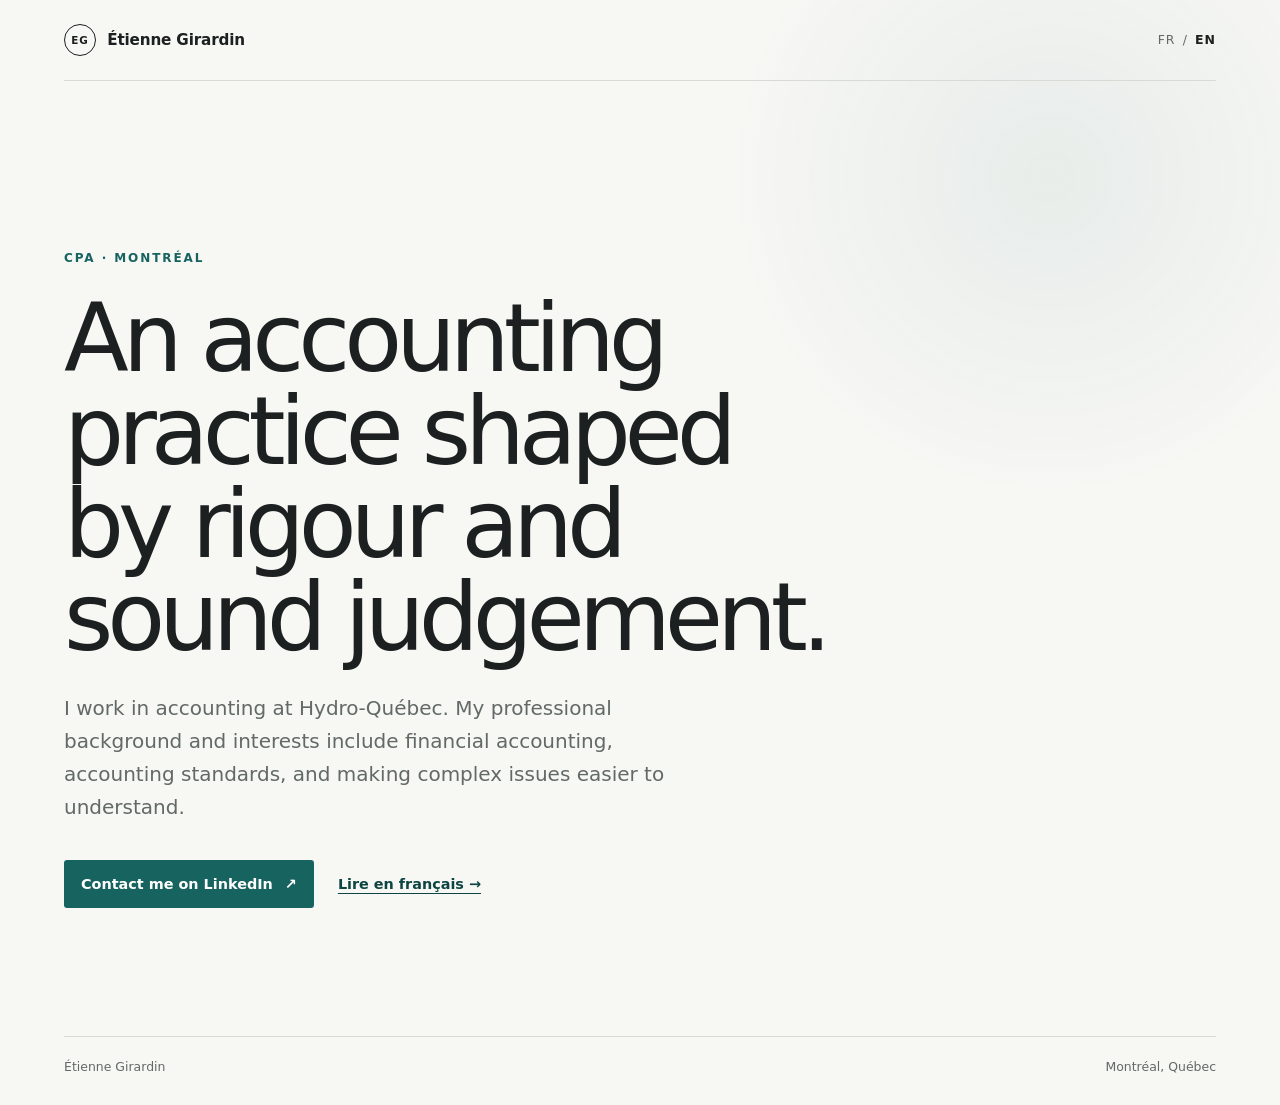
==== en/index.html @ 57047aca "Add files via upload Initial static site" ====
<!doctype html>
<html lang="en-CA">
  <head>
    <meta charset="utf-8">
    <meta name="viewport" content="width=device-width, initial-scale=1">
    <meta name="description" content="Étienne Girardin, CPA — accounting and professional practice in Montréal.">
    <meta name="author" content="Étienne Girardin">
    <meta name="theme-color" content="#f7f7f4">
    <link rel="canonical" href="https://etiennegirardin.com/en/">
    <link rel="alternate" hreflang="fr-CA" href="https://etiennegirardin.com/">
    <link rel="alternate" hreflang="en-CA" href="https://etiennegirardin.com/en/">
    <link rel="alternate" hreflang="x-default" href="https://etiennegirardin.com/">
    <meta property="og:type" content="profile">
    <meta property="og:title" content="Étienne Girardin, CPA">
    <meta property="og:description" content="Accounting and professional practice in Montréal.">
    <meta property="og:url" content="https://etiennegirardin.com/en/">
    <meta property="og:locale" content="en_CA">
    <meta property="og:locale:alternate" content="fr_CA">
    <link rel="icon" href="/favicon.svg" type="image/svg+xml">
    <link rel="stylesheet" href="/style.css">
    <title>Étienne Girardin, CPA | Montréal</title>
    <script type="application/ld+json">
      {
        "@context": "https://schema.org",
        "@type": "Person",
        "name": "Étienne Girardin",
        "jobTitle": "Chartered Professional Accountant (CPA)",
        "url": "https://etiennegirardin.com/en/",
        "sameAs": ["https://ca.linkedin.com/in/etiennegirardin"],
        "worksFor": {
          "@type": "Organization",
          "name": "Hydro-Québec"
        },
        "knowsLanguage": ["fr", "en"]
      }
    </script>
  </head>
  <body>
    <a class="skip-link" href="#content">Skip to content</a>
    <header class="site-header wrap">
      <a class="wordmark" href="/en/" aria-label="Étienne Girardin — home">
        <span class="wordmark-mark" aria-hidden="true">EG</span>
        <span class="wordmark-name">Étienne Girardin</span>
      </a>
      <nav class="language-nav" aria-label="Choose language">
        <a class="language-link" href="/" lang="fr-CA">FR</a>
        <span aria-hidden="true">/</span>
        <a class="language-link is-current" href="/en/" lang="en-CA" aria-current="page">EN</a>
      </nav>
    </header>

    <main id="content">
      <section class="hero wrap" aria-labelledby="main-title">
        <p class="eyebrow">CPA <span aria-hidden="true">·</span> Montréal</p>
        <h1 id="main-title">An accounting practice shaped by rigour and sound judgement.</h1>
        <p class="intro">I work in accounting at Hydro‑Québec. My professional background and interests include financial accounting, accounting standards, and making complex issues easier to understand.</p>
        <div class="hero-links" id="contact">
          <a class="button button-primary" href="https://ca.linkedin.com/in/etiennegirardin" target="_blank" rel="me noopener noreferrer">Contact me on LinkedIn <span aria-hidden="true">↗</span></a>
          <a class="text-link" href="/" lang="fr-CA">Lire en français <span aria-hidden="true">→</span></a>
        </div>
      </section>

    </main>

    <footer class="site-footer wrap">
      <p>Étienne Girardin</p>
      <p>Montréal, Québec</p>
    </footer>
  </body>
</html>
---- style.css ----
:root {
  color-scheme: light;
  --paper: #f7f7f4;
  --ink: #1c2020;
  --muted: #626966;
  --line: #d7dbd6;
  --accent: #17635f;
  --accent-dark: #0d4542;
  --focus: #b14d21;
  --max-width: 72rem;
}

* {
  box-sizing: border-box;
}

html {
  background: var(--paper);
  scroll-behavior: smooth;
}

body {
  min-width: 18rem;
  margin: 0;
  background:
    radial-gradient(circle at 82% 16%, rgba(23, 99, 95, 0.07), transparent 20rem),
    var(--paper);
  color: var(--ink);
  font-family: Inter, ui-sans-serif, system-ui, -apple-system, BlinkMacSystemFont, "Segoe UI", sans-serif;
  font-size: 1rem;
  line-height: 1.6;
  text-rendering: optimizeLegibility;
}

a {
  color: inherit;
}

a:focus-visible {
  outline: 0.2rem solid var(--focus);
  outline-offset: 0.3rem;
}

.skip-link {
  position: absolute;
  z-index: 10;
  top: 0.75rem;
  left: 0.75rem;
  padding: 0.6rem 0.8rem;
  border-radius: 0.2rem;
  background: var(--ink);
  color: var(--paper);
  transform: translateY(-160%);
  transition: transform 140ms ease;
}

.skip-link:focus {
  transform: translateY(0);
}

.wrap {
  width: min(calc(100% - 3rem), var(--max-width));
  margin-inline: auto;
}

.site-header {
  display: flex;
  align-items: center;
  justify-content: space-between;
  padding-block: 1.5rem;
  border-bottom: 1px solid var(--line);
}

.wordmark {
  display: inline-flex;
  align-items: center;
  gap: 0.7rem;
  color: var(--ink);
  font-size: 0.95rem;
  font-weight: 650;
  letter-spacing: -0.01em;
  text-decoration: none;
}

.wordmark-mark {
  display: grid;
  width: 2rem;
  height: 2rem;
  place-items: center;
  border: 1px solid var(--ink);
  border-radius: 50%;
  font-size: 0.65rem;
  font-weight: 750;
  letter-spacing: 0.08em;
}

.language-nav {
  display: inline-flex;
  align-items: center;
  gap: 0.45rem;
  color: var(--muted);
  font-size: 0.78rem;
  letter-spacing: 0.08em;
}

.language-link {
  text-decoration: none;
}

.language-link:hover,
.language-link:focus-visible,
.language-link.is-current {
  color: var(--ink);
}

.language-link.is-current {
  font-weight: 750;
}

.hero {
  padding-block: clamp(5.5rem, 14vw, 10.5rem) clamp(5rem, 11vw, 8rem);
}

.eyebrow {
  margin: 0 0 1.5rem;
  color: var(--accent);
  font-size: 0.75rem;
  font-weight: 750;
  letter-spacing: 0.16em;
  text-transform: uppercase;
}

h1,
p {
  margin-top: 0;
}

h1 {
  max-width: 13ch;
  margin-bottom: 1.8rem;
  font-size: clamp(2.9rem, 7.4vw, 6.7rem);
  font-weight: 520;
  letter-spacing: -0.065em;
  line-height: 0.98;
}

.intro {
  max-width: 41rem;
  margin-bottom: 2.25rem;
  color: var(--muted);
  font-size: clamp(1.05rem, 1.6vw, 1.25rem);
  line-height: 1.65;
}

.hero-links {
  display: flex;
  flex-wrap: wrap;
  align-items: center;
  gap: 1.25rem 1.5rem;
}

.button {
  display: inline-flex;
  align-items: center;
  gap: 0.75rem;
  min-height: 3rem;
  padding: 0.7rem 1rem;
  border: 1px solid transparent;
  border-radius: 0.2rem;
  font-size: 0.9rem;
  font-weight: 700;
  text-decoration: none;
  transition: background-color 140ms ease, border-color 140ms ease, color 140ms ease;
}

.button-primary {
  background: var(--accent);
  color: #fff;
}

.button-primary:hover {
  background: var(--accent-dark);
}

.text-link {
  color: var(--accent-dark);
  font-size: 0.9rem;
  font-weight: 700;
  text-decoration-thickness: 0.08em;
  text-underline-offset: 0.25em;
}

.text-link:hover {
  color: var(--accent);
}

.site-footer {
  display: flex;
  justify-content: space-between;
  gap: 1rem;
  padding-block: 1.25rem 1.75rem;
  border-top: 1px solid var(--line);
  color: var(--muted);
  font-size: 0.78rem;
}

.site-footer p {
  margin-bottom: 0;
}

@media (max-width: 38rem) {
  .wrap {
    width: min(calc(100% - 2rem), var(--max-width));
  }

  .site-header {
    padding-block: 1rem;
  }

  .wordmark-name {
    display: none;
  }

  .hero {
    padding-block: 5rem 5.5rem;
  }

  h1 {
    max-width: 11ch;
    font-size: clamp(2.75rem, 14vw, 4.5rem);
  }

  .hero-links {
    align-items: flex-start;
    flex-direction: column;
    gap: 1.15rem;
  }

  .site-footer {
    flex-direction: column;
    gap: 0.25rem;
  }
}

@media (prefers-reduced-motion: reduce) {
  html {
    scroll-behavior: auto;
  }

  *,
  *::before,
  *::after {
    transition-duration: 0.01ms !important;
  }
}
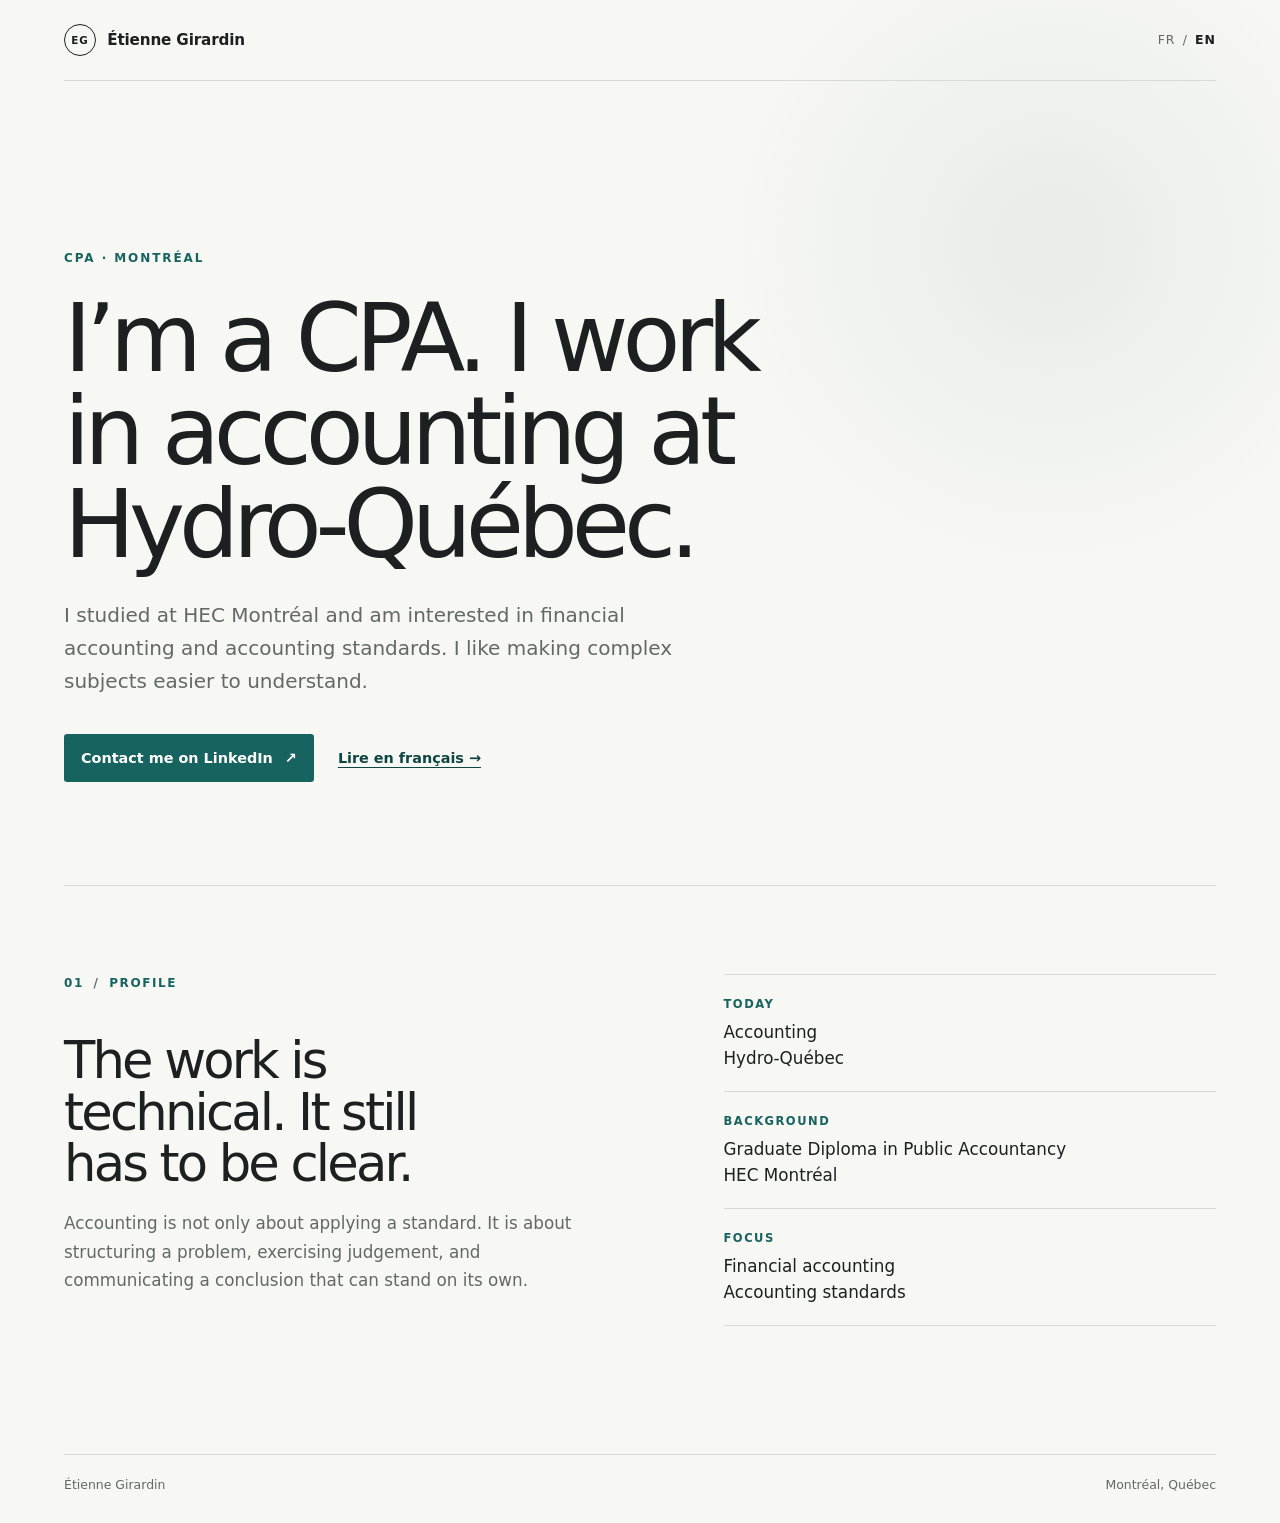
==== commit 8ad06050: "Add files via upload" ====
--- a/en/index.html
+++ b/en/index.html
@@ -3,7 +3,7 @@
   <head>
     <meta charset="utf-8">
     <meta name="viewport" content="width=device-width, initial-scale=1">
-    <meta name="description" content="Étienne Girardin, CPA — accounting and professional practice in Montréal.">
+    <meta name="description" content="Étienne Girardin, CPA — accounting at Hydro‑Québec, HEC Montréal graduate, and interested in financial accounting and accounting standards.">
     <meta name="author" content="Étienne Girardin">
     <meta name="theme-color" content="#f7f7f4">
     <link rel="canonical" href="https://etiennegirardin.com/en/">
@@ -12,7 +12,7 @@
     <link rel="alternate" hreflang="x-default" href="https://etiennegirardin.com/">
     <meta property="og:type" content="profile">
     <meta property="og:title" content="Étienne Girardin, CPA">
-    <meta property="og:description" content="Accounting and professional practice in Montréal.">
+    <meta property="og:description" content="Accounting at Hydro‑Québec, HEC Montréal graduate, and interested in financial accounting and accounting standards.">
     <meta property="og:url" content="https://etiennegirardin.com/en/">
     <meta property="og:locale" content="en_CA">
     <meta property="og:locale:alternate" content="fr_CA">
@@ -30,6 +30,10 @@
         "worksFor": {
           "@type": "Organization",
           "name": "Hydro-Québec"
+        },
+        "alumniOf": {
+          "@type": "CollegeOrUniversity",
+          "name": "HEC Montréal"
         },
         "knowsLanguage": ["fr", "en"]
       }
@@ -52,12 +56,34 @@
     <main id="content">
       <section class="hero wrap" aria-labelledby="main-title">
         <p class="eyebrow">CPA <span aria-hidden="true">·</span> Montréal</p>
-        <h1 id="main-title">An accounting practice shaped by rigour and sound judgement.</h1>
-        <p class="intro">I work in accounting at Hydro‑Québec. My professional background and interests include financial accounting, accounting standards, and making complex issues easier to understand.</p>
+        <h1 id="main-title">I’m a CPA. I work in accounting at Hydro‑Québec.</h1>
+        <p class="intro">I studied at HEC Montréal and am interested in financial accounting and accounting standards. I like making complex subjects easier to understand.</p>
         <div class="hero-links" id="contact">
           <a class="button button-primary" href="https://ca.linkedin.com/in/etiennegirardin" target="_blank" rel="me noopener noreferrer">Contact me on LinkedIn <span aria-hidden="true">↗</span></a>
           <a class="text-link" href="/" lang="fr-CA">Lire en français <span aria-hidden="true">→</span></a>
         </div>
+      </section>
+
+      <section class="profile wrap" aria-labelledby="profile-title">
+        <div class="profile-copy">
+          <p class="section-index">01 <span aria-hidden="true">/</span> Profile</p>
+          <h2 id="profile-title">The work is technical. It still has to be clear.</h2>
+          <p>Accounting is not only about applying a standard. It is about structuring a problem, exercising judgement, and communicating a conclusion that can stand on its own.</p>
+        </div>
+        <dl class="profile-facts">
+          <div class="profile-fact">
+            <dt>Today</dt>
+            <dd>Accounting<br>Hydro‑Québec</dd>
+          </div>
+          <div class="profile-fact">
+            <dt>Background</dt>
+            <dd>Graduate Diploma in Public Accountancy<br>HEC Montréal</dd>
+          </div>
+          <div class="profile-fact">
+            <dt>Focus</dt>
+            <dd>Financial accounting<br>Accounting standards</dd>
+          </div>
+        </dl>
       </section>
 
     </main>
--- a/style.css
+++ b/style.css
@@ -118,7 +118,7 @@
 }
 
 .hero {
-  padding-block: clamp(5.5rem, 14vw, 10.5rem) clamp(5rem, 11vw, 8rem);
+  padding-block: clamp(5.5rem, 14vw, 10.5rem) clamp(4rem, 8vw, 6.5rem);
 }
 
 .eyebrow {
@@ -194,6 +194,76 @@
   color: var(--accent);
 }
 
+.profile {
+  display: grid;
+  grid-template-columns: minmax(0, 1.05fr) minmax(17rem, 0.95fr);
+  gap: clamp(3rem, 9vw, 9rem);
+  padding-block: clamp(3rem, 7vw, 5.5rem) clamp(5rem, 11vw, 8rem);
+  border-top: 1px solid var(--line);
+}
+
+.section-index {
+  margin-bottom: 1.25rem;
+  color: var(--accent);
+  font-size: 0.75rem;
+  font-weight: 750;
+  letter-spacing: 0.13em;
+  text-transform: uppercase;
+}
+
+.section-index span {
+  margin-inline: 0.25rem;
+  color: var(--muted);
+}
+
+.profile-copy h2 {
+  max-width: 13ch;
+  margin-bottom: 1.25rem;
+  font-size: clamp(2rem, 4vw, 3.8rem);
+  font-weight: 540;
+  letter-spacing: -0.055em;
+  line-height: 1;
+}
+
+.profile-copy > p:last-child {
+  max-width: 34rem;
+  margin-bottom: 0;
+  color: var(--muted);
+  font-size: 1.05rem;
+  line-height: 1.7;
+}
+
+.profile-facts {
+  display: grid;
+  align-content: start;
+  gap: 0;
+  margin: 0;
+}
+
+.profile-fact {
+  padding-block: 1.25rem;
+  border-top: 1px solid var(--line);
+}
+
+.profile-fact:last-child {
+  border-bottom: 1px solid var(--line);
+}
+
+.profile-fact dt {
+  margin-bottom: 0.45rem;
+  color: var(--accent);
+  font-size: 0.72rem;
+  font-weight: 750;
+  letter-spacing: 0.13em;
+  text-transform: uppercase;
+}
+
+.profile-fact dd {
+  margin: 0;
+  font-size: 1.05rem;
+  line-height: 1.5;
+}
+
 .site-footer {
   display: flex;
   justify-content: space-between;
@@ -236,6 +306,15 @@
     gap: 1.15rem;
   }
 
+  .profile {
+    grid-template-columns: 1fr;
+    gap: 3.25rem;
+  }
+
+  .profile-copy h2 {
+    max-width: 11ch;
+  }
+
   .site-footer {
     flex-direction: column;
     gap: 0.25rem;
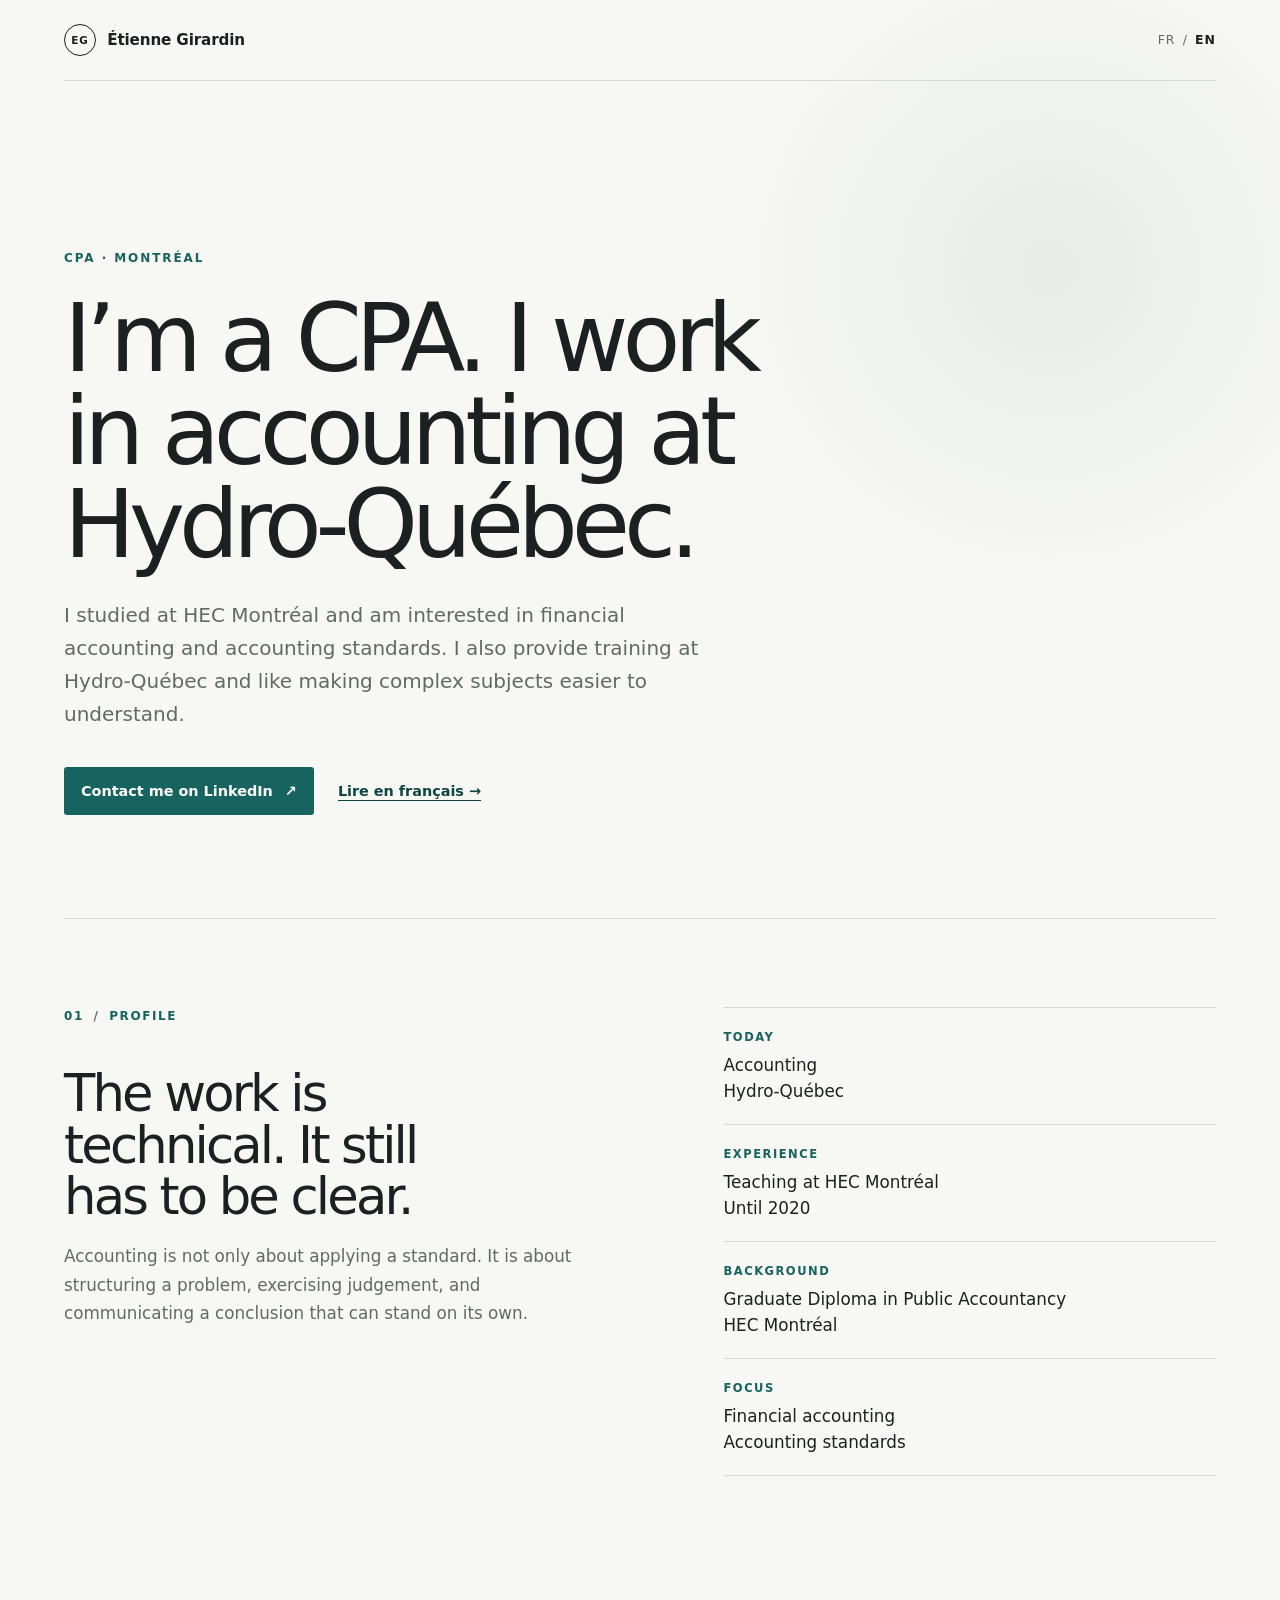
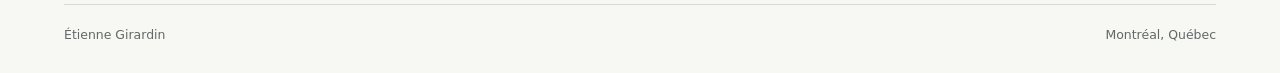
==== commit 934fd797: "Add files via upload" ====
--- a/en/index.html
+++ b/en/index.html
@@ -57,7 +57,7 @@
       <section class="hero wrap" aria-labelledby="main-title">
         <p class="eyebrow">CPA <span aria-hidden="true">·</span> Montréal</p>
         <h1 id="main-title">I’m a CPA. I work in accounting at Hydro‑Québec.</h1>
-        <p class="intro">I studied at HEC Montréal and am interested in financial accounting and accounting standards. I like making complex subjects easier to understand.</p>
+        <p class="intro">I studied at HEC Montréal and am interested in financial accounting and accounting standards. I also provide training at Hydro‑Québec and like making complex subjects easier to understand.</p>
         <div class="hero-links" id="contact">
           <a class="button button-primary" href="https://ca.linkedin.com/in/etiennegirardin" target="_blank" rel="me noopener noreferrer">Contact me on LinkedIn <span aria-hidden="true">↗</span></a>
           <a class="text-link" href="/" lang="fr-CA">Lire en français <span aria-hidden="true">→</span></a>
@@ -74,6 +74,10 @@
           <div class="profile-fact">
             <dt>Today</dt>
             <dd>Accounting<br>Hydro‑Québec</dd>
+          </div>
+          <div class="profile-fact">
+            <dt>Experience</dt>
+            <dd>Teaching at HEC Montréal<br>Until 2020</dd>
           </div>
           <div class="profile-fact">
             <dt>Background</dt>
